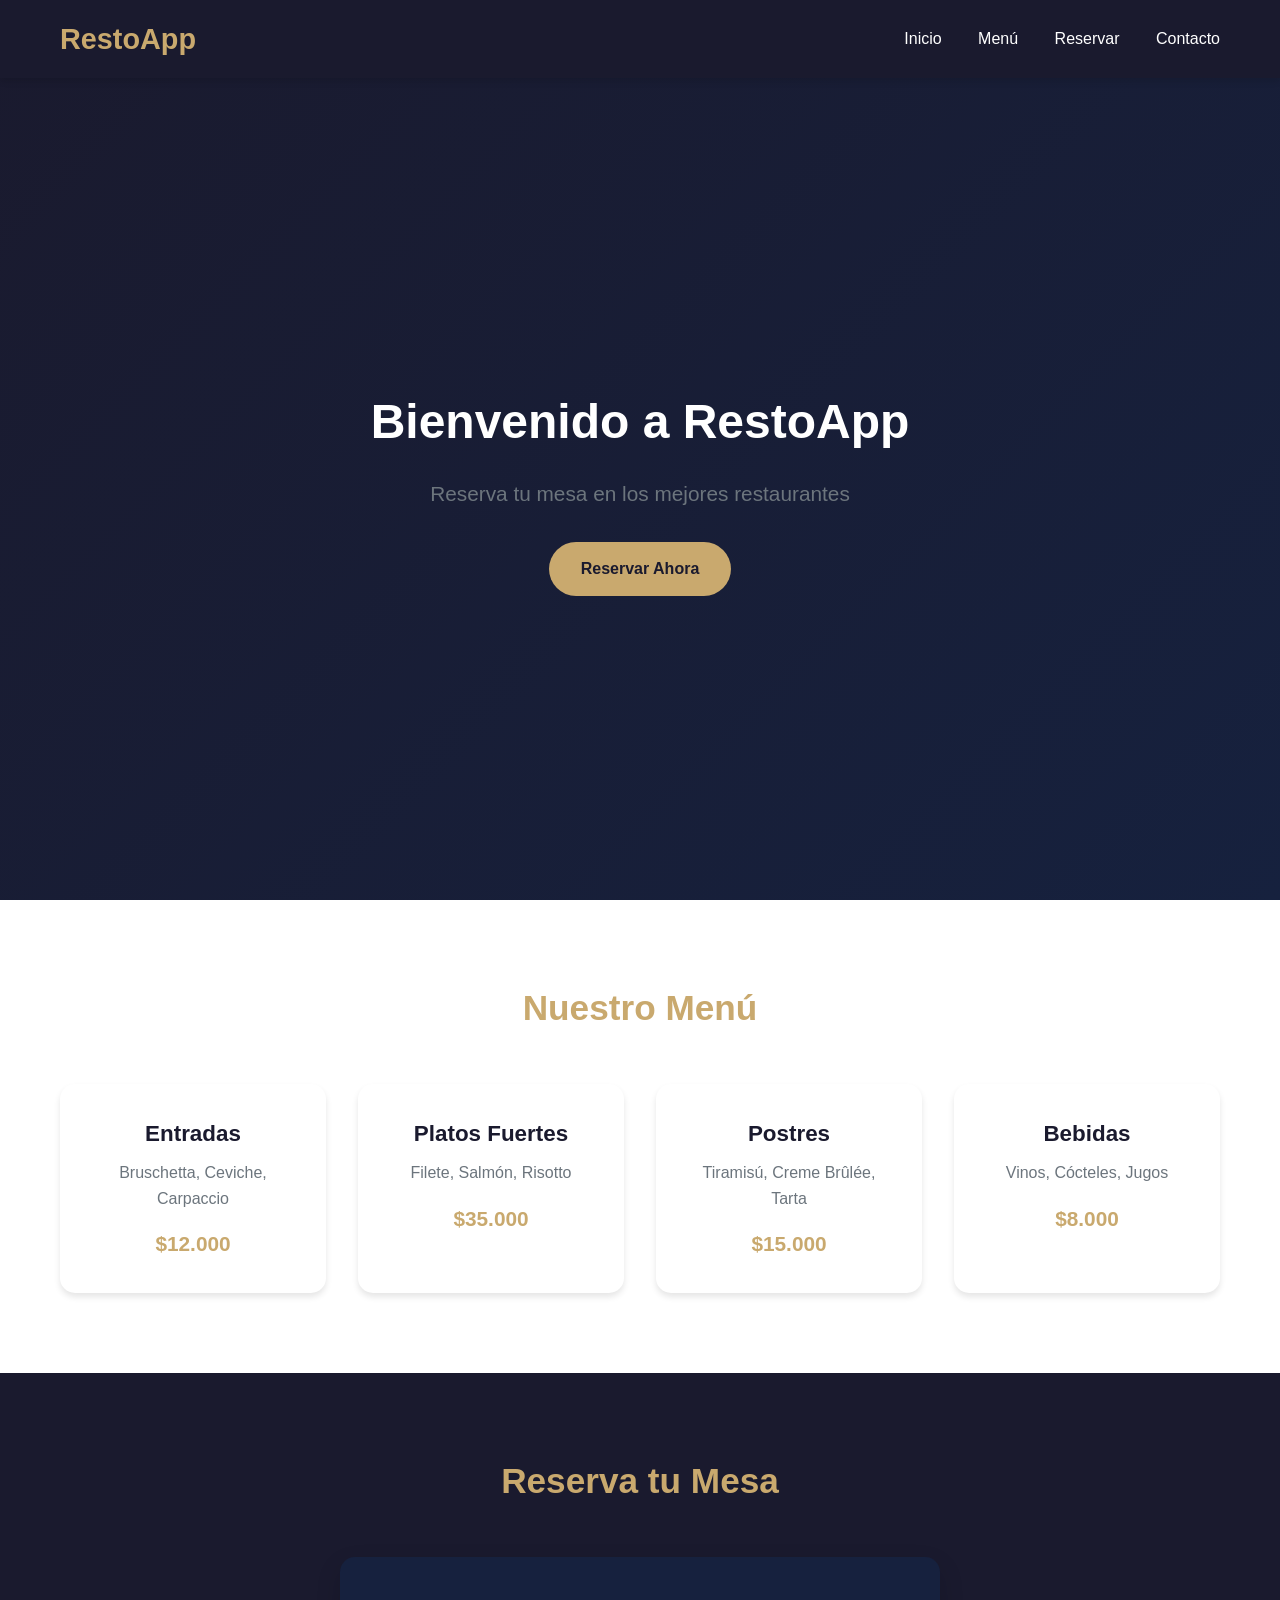
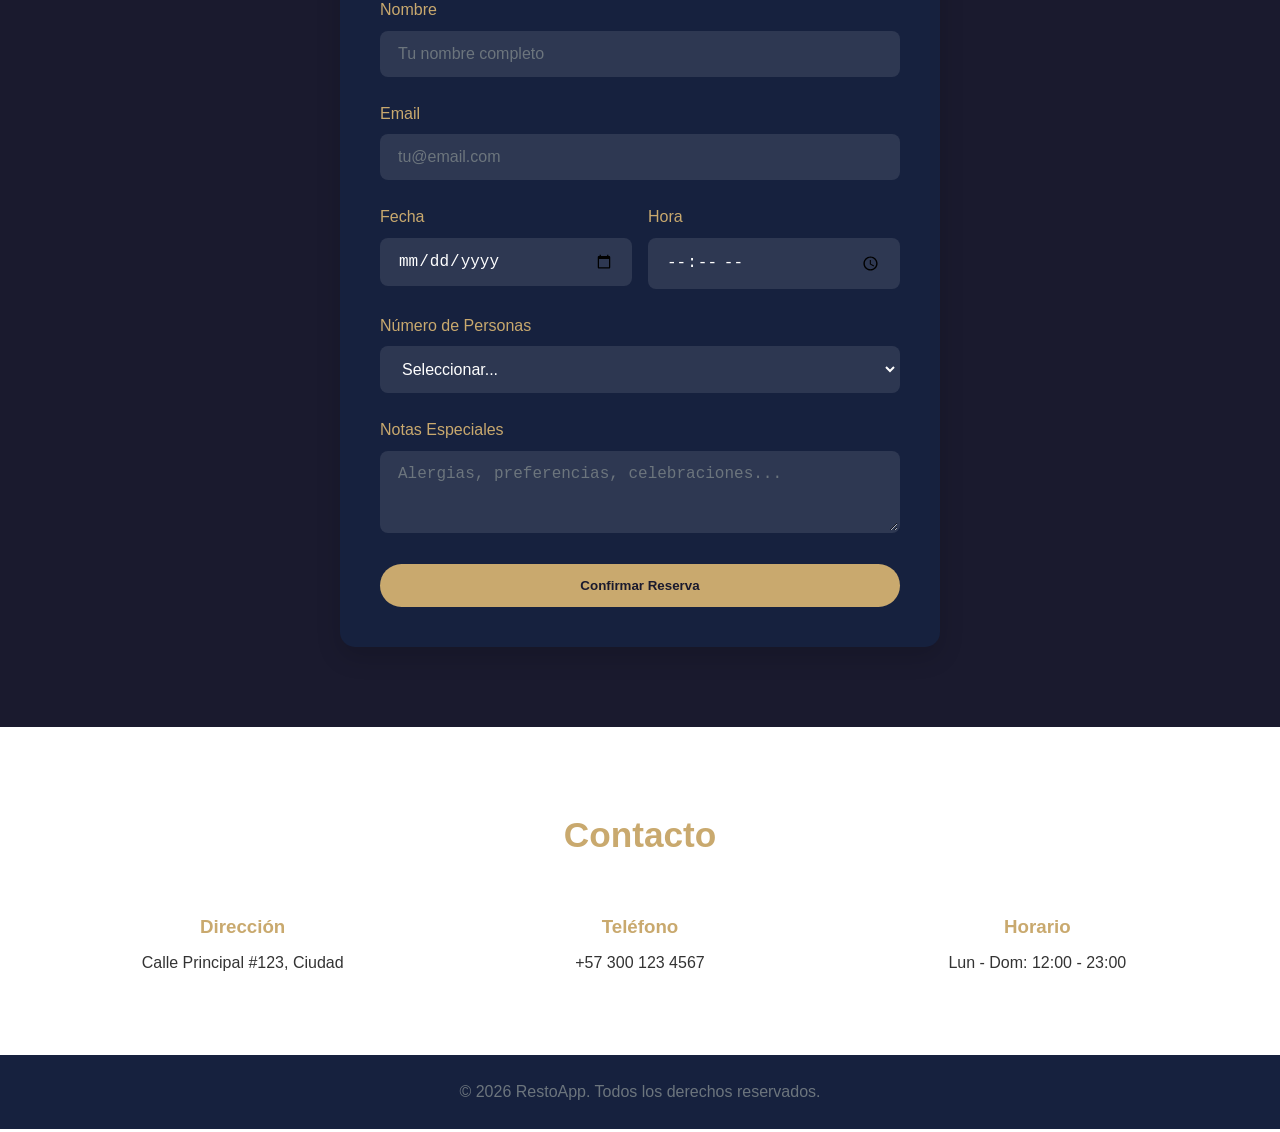
==== index.html @ 4fd32feb "feat: add RestoApp structure with HTML, CSS and JS" ====
<!DOCTYPE html>
<html lang="es">
<head>
    <meta charset="UTF-8">
    <meta name="viewport" content="width=device-width, initial-scale=1.0">
    <title>RestoApp - Reserva de Restaurante</title>
    <link rel="stylesheet" href="styles.css">
</head>
<body>
    <header class="header">
        <div class="container">
            <h1 class="logo">RestoApp</h1>
            <nav class="nav">
                <a href="#inicio">Inicio</a>
                <a href="#menu">Menú</a>
                <a href="#reservar">Reservar</a>
                <a href="#contacto">Contacto</a>
            </nav>
        </div>
    </header>

    <section id="inicio" class="hero">
        <div class="hero-content">
            <h2>Bienvenido a RestoApp</h2>
            <p>Reserva tu mesa en los mejores restaurantes</p>
            <a href="#reservar" class="btn btn-primary">Reservar Ahora</a>
        </div>
    </section>

    <section id="menu" class="section">
        <div class="container">
            <h2 class="section-title">Nuestro Menú</h2>
            <div class="menu-grid">
                <div class="menu-card">
                    <h3>Entradas</h3>
                    <p>Bruschetta, Ceviche, Carpaccio</p>
                    <span class="price">$12.000</span>
                </div>
                <div class="menu-card">
                    <h3>Platos Fuertes</h3>
                    <p>Filete, Salmón, Risotto</p>
                    <span class="price">$35.000</span>
                </div>
                <div class="menu-card">
                    <h3>Postres</h3>
                    <p>Tiramisú, Creme Brûlée, Tarta</p>
                    <span class="price">$15.000</span>
                </div>
                <div class="menu-card">
                    <h3>Bebidas</h3>
                    <p>Vinos, Cócteles, Jugos</p>
                    <span class="price">$8.000</span>
                </div>
            </div>
        </div>
    </section>

    <section id="reservar" class="section section-dark">
        <div class="container">
            <h2 class="section-title">Reserva tu Mesa</h2>
            <form class="reservation-form">
                <div class="form-group">
                    <label for="nombre">Nombre</label>
                    <input type="text" id="nombre" placeholder="Tu nombre completo" required>
                </div>
                <div class="form-group">
                    <label for="email">Email</label>
                    <input type="email" id="email" placeholder="tu@email.com" required>
                </div>
                <div class="form-row">
                    <div class="form-group">
                        <label for="fecha">Fecha</label>
                        <input type="date" id="fecha" required>
                    </div>
                    <div class="form-group">
                        <label for="hora">Hora</label>
                        <input type="time" id="hora" required>
                    </div>
                </div>
                <div class="form-group">
                    <label for="personas">Número de Personas</label>
                    <select id="personas" required>
                        <option value="">Seleccionar...</option>
                        <option value="1">1 persona</option>
                        <option value="2">2 personas</option>
                        <option value="3">3 personas</option>
                        <option value="4">4 personas</option>
                        <option value="5">5 personas</option>
                        <option value="6">6 personas</option>
                        <option value="7">7+ personas</option>
                    </select>
                </div>
                <div class="form-group">
                    <label for="notas">Notas Especiales</label>
                    <textarea id="notas" placeholder="Alergias, preferencias, celebraciones..." rows="3"></textarea>
                </div>
                <button type="submit" class="btn btn-primary btn-full">Confirmar Reserva</button>
            </form>
        </div>
    </section>

    <section id="contacto" class="section">
        <div class="container">
            <h2 class="section-title">Contacto</h2>
            <div class="contact-grid">
                <div class="contact-info">
                    <h3>Dirección</h3>
                    <p>Calle Principal #123, Ciudad</p>
                </div>
                <div class="contact-info">
                    <h3>Teléfono</h3>
                    <p>+57 300 123 4567</p>
                </div>
                <div class="contact-info">
                    <h3>Horario</h3>
                    <p>Lun - Dom: 12:00 - 23:00</p>
                </div>
            </div>
        </div>
    </section>

    <footer class="footer">
        <div class="container">
            <p>&copy; 2026 RestoApp. Todos los derechos reservados.</p>
        </div>
    </footer>

    <script src="script.js"></script>
</body>
</html>
---- styles.css ----
* {
    margin: 0;
    padding: 0;
    box-sizing: border-box;
}

:root {
    --primary: #c9a96e;
    --primary-dark: #b8956a;
    --dark: #1a1a2e;
    --darker: #16213e;
    --light: #f5f5f5;
    --white: #ffffff;
    --gray: #6c757d;
    --shadow: 0 4px 6px rgba(0, 0, 0, 0.1);
    --shadow-lg: 0 10px 25px rgba(0, 0, 0, 0.15);
}

body {
    font-family: 'Segoe UI', Tahoma, Geneva, Verdana, sans-serif;
    line-height: 1.6;
    color: #333;
}

.container {
    max-width: 1200px;
    margin: 0 auto;
    padding: 0 20px;
}

/* Header */
.header {
    background: var(--dark);
    padding: 1rem 0;
    position: fixed;
    width: 100%;
    top: 0;
    z-index: 1000;
    box-shadow: var(--shadow);
}

.header .container {
    display: flex;
    justify-content: space-between;
    align-items: center;
}

.logo {
    color: var(--primary);
    font-size: 1.8rem;
    font-weight: 700;
}

.nav a {
    color: var(--white);
    text-decoration: none;
    margin-left: 2rem;
    transition: color 0.3s ease;
}

.nav a:hover {
    color: var(--primary);
}

/* Hero */
.hero {
    background: linear-gradient(135deg, var(--dark) 0%, var(--darker) 100%);
    min-height: 100vh;
    display: flex;
    align-items: center;
    justify-content: center;
    text-align: center;
    padding-top: 80px;
}

.hero-content h2 {
    font-size: 3rem;
    color: var(--white);
    margin-bottom: 1rem;
}

.hero-content p {
    font-size: 1.3rem;
    color: var(--gray);
    margin-bottom: 2rem;
}

/* Buttons */
.btn {
    display: inline-block;
    padding: 14px 32px;
    border-radius: 30px;
    text-decoration: none;
    font-weight: 600;
    transition: all 0.3s ease;
    cursor: pointer;
    border: none;
}

.btn-primary {
    background: var(--primary);
    color: var(--dark);
}

.btn-primary:hover {
    background: var(--primary-dark);
    transform: translateY(-2px);
    box-shadow: var(--shadow-lg);
}

.btn-full {
    width: 100%;
}

/* Sections */
.section {
    padding: 80px 0;
}

.section-dark {
    background: var(--dark);
    color: var(--white);
}

.section-title {
    text-align: center;
    font-size: 2.2rem;
    margin-bottom: 3rem;
    color: var(--primary);
}

/* Menu Grid */
.menu-grid {
    display: grid;
    grid-template-columns: repeat(auto-fit, minmax(250px, 1fr));
    gap: 2rem;
}

.menu-card {
    background: var(--white);
    padding: 2rem;
    border-radius: 15px;
    box-shadow: var(--shadow);
    text-align: center;
    transition: transform 0.3s ease;
}

.menu-card:hover {
    transform: translateY(-5px);
}

.menu-card h3 {
    color: var(--dark);
    margin-bottom: 0.5rem;
    font-size: 1.4rem;
}

.menu-card p {
    color: var(--gray);
    margin-bottom: 1rem;
}

.price {
    font-size: 1.3rem;
    font-weight: 700;
    color: var(--primary);
}

/* Reservation Form */
.reservation-form {
    max-width: 600px;
    margin: 0 auto;
    background: var(--darker);
    padding: 2.5rem;
    border-radius: 15px;
    box-shadow: var(--shadow-lg);
}

.form-group {
    margin-bottom: 1.5rem;
}

.form-group label {
    display: block;
    margin-bottom: 0.5rem;
    color: var(--primary);
    font-weight: 500;
}

.form-group input,
.form-group select,
.form-group textarea {
    width: 100%;
    padding: 12px 16px;
    border: 2px solid transparent;
    border-radius: 8px;
    font-size: 1rem;
    background: rgba(255, 255, 255, 0.1);
    color: var(--white);
    transition: border-color 0.3s ease;
}

.form-group input:focus,
.form-group select:focus,
.form-group textarea:focus {
    outline: none;
    border-color: var(--primary);
}

.form-group input::placeholder,
.form-group textarea::placeholder {
    color: var(--gray);
}

.form-row {
    display: grid;
    grid-template-columns: 1fr 1fr;
    gap: 1rem;
}

/* Contact Grid */
.contact-grid {
    display: grid;
    grid-template-columns: repeat(auto-fit, minmax(200px, 1fr));
    gap: 2rem;
    text-align: center;
}

.contact-info h3 {
    color: var(--primary);
    margin-bottom: 0.5rem;
}

/* Footer */
.footer {
    background: var(--darker);
    color: var(--gray);
    text-align: center;
    padding: 1.5rem 0;
}

/* Responsive */
@media (max-width: 768px) {
    .header .container {
        flex-direction: column;
        gap: 1rem;
    }

    .nav a {
        margin: 0 0.8rem;
        font-size: 0.9rem;
    }

    .hero-content h2 {
        font-size: 2rem;
    }

    .form-row {
        grid-template-columns: 1fr;
    }
}
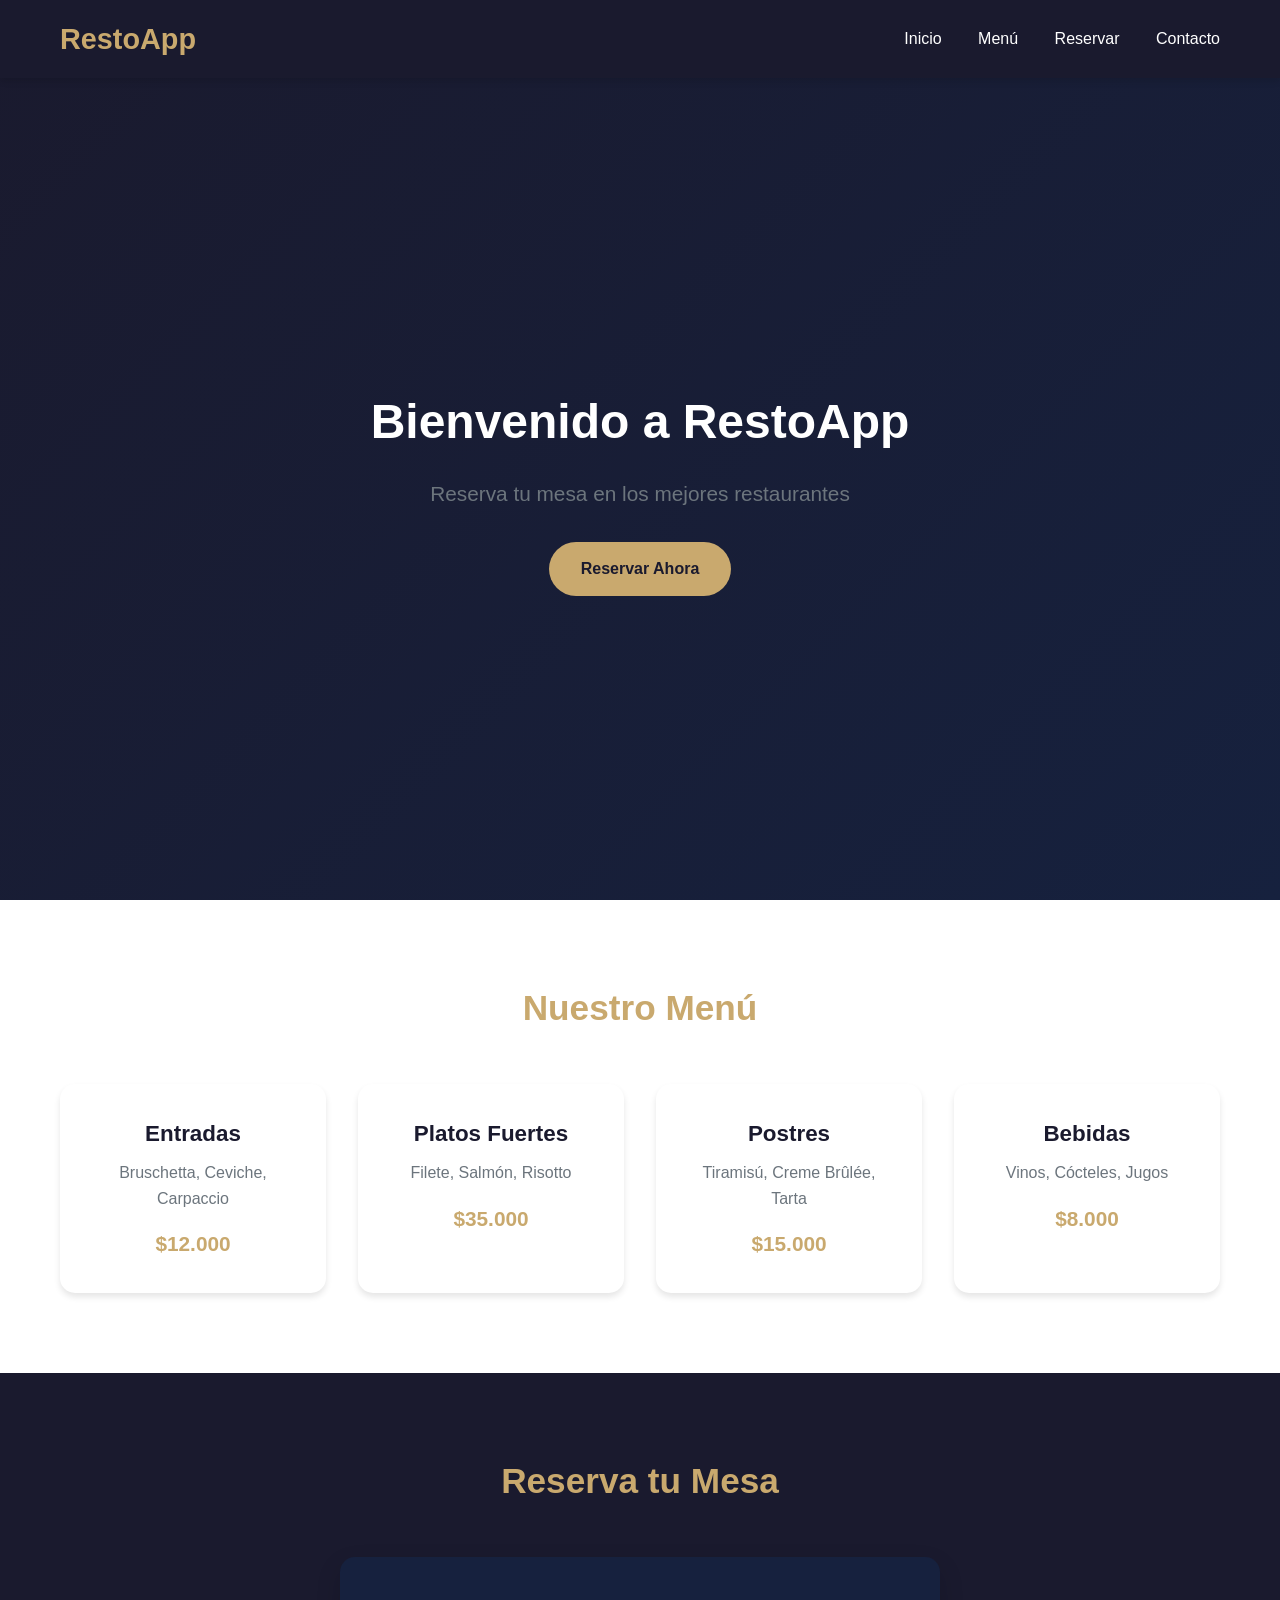
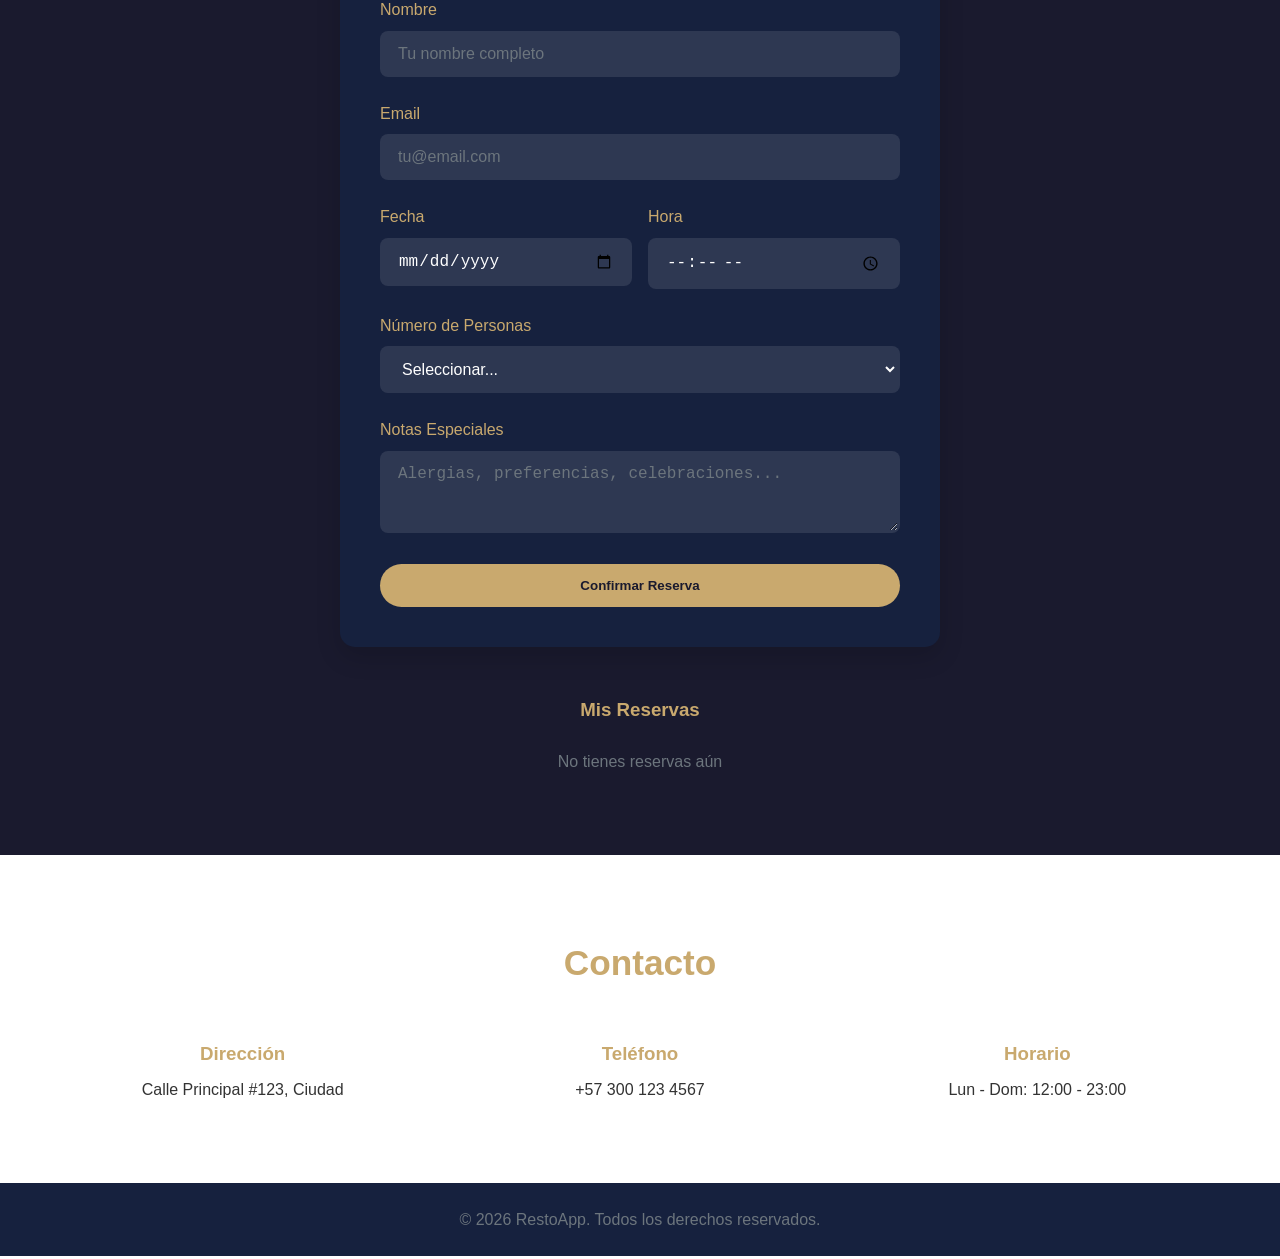
==== commit d6705c58: "feat: add localStorage for reservations" ====
--- a/index.html
+++ b/index.html
@@ -96,6 +96,11 @@
                 </div>
                 <button type="submit" class="btn btn-primary btn-full">Confirmar Reserva</button>
             </form>
+
+            <div class="mis-reservas">
+                <h3>Mis Reservas</h3>
+                <div id="reservas-guardadas"></div>
+            </div>
         </div>
     </section>
 
--- a/styles.css
+++ b/styles.css
@@ -218,6 +218,53 @@
     gap: 1rem;
 }
 
+/* Mis Reservas */
+.mis-reservas {
+    max-width: 600px;
+    margin: 3rem auto 0;
+}
+
+.mis-reservas h3 {
+    color: var(--primary);
+    text-align: center;
+    margin-bottom: 1.5rem;
+}
+
+.reserva-item {
+    background: rgba(255, 255, 255, 0.1);
+    padding: 1rem 1.5rem;
+    border-radius: 10px;
+    margin-bottom: 0.8rem;
+    display: flex;
+    justify-content: space-between;
+    align-items: center;
+    flex-wrap: wrap;
+    gap: 0.5rem;
+}
+
+.reserva-item strong {
+    color: var(--white);
+}
+
+.btn-eliminar {
+    background: #e74c3c;
+    color: white;
+    border: none;
+    padding: 6px 12px;
+    border-radius: 5px;
+    cursor: pointer;
+    transition: background 0.3s;
+}
+
+.btn-eliminar:hover {
+    background: #c0392b;
+}
+
+.no-reservas {
+    text-align: center;
+    color: var(--gray);
+}
+
 /* Contact Grid */
 .contact-grid {
     display: grid;
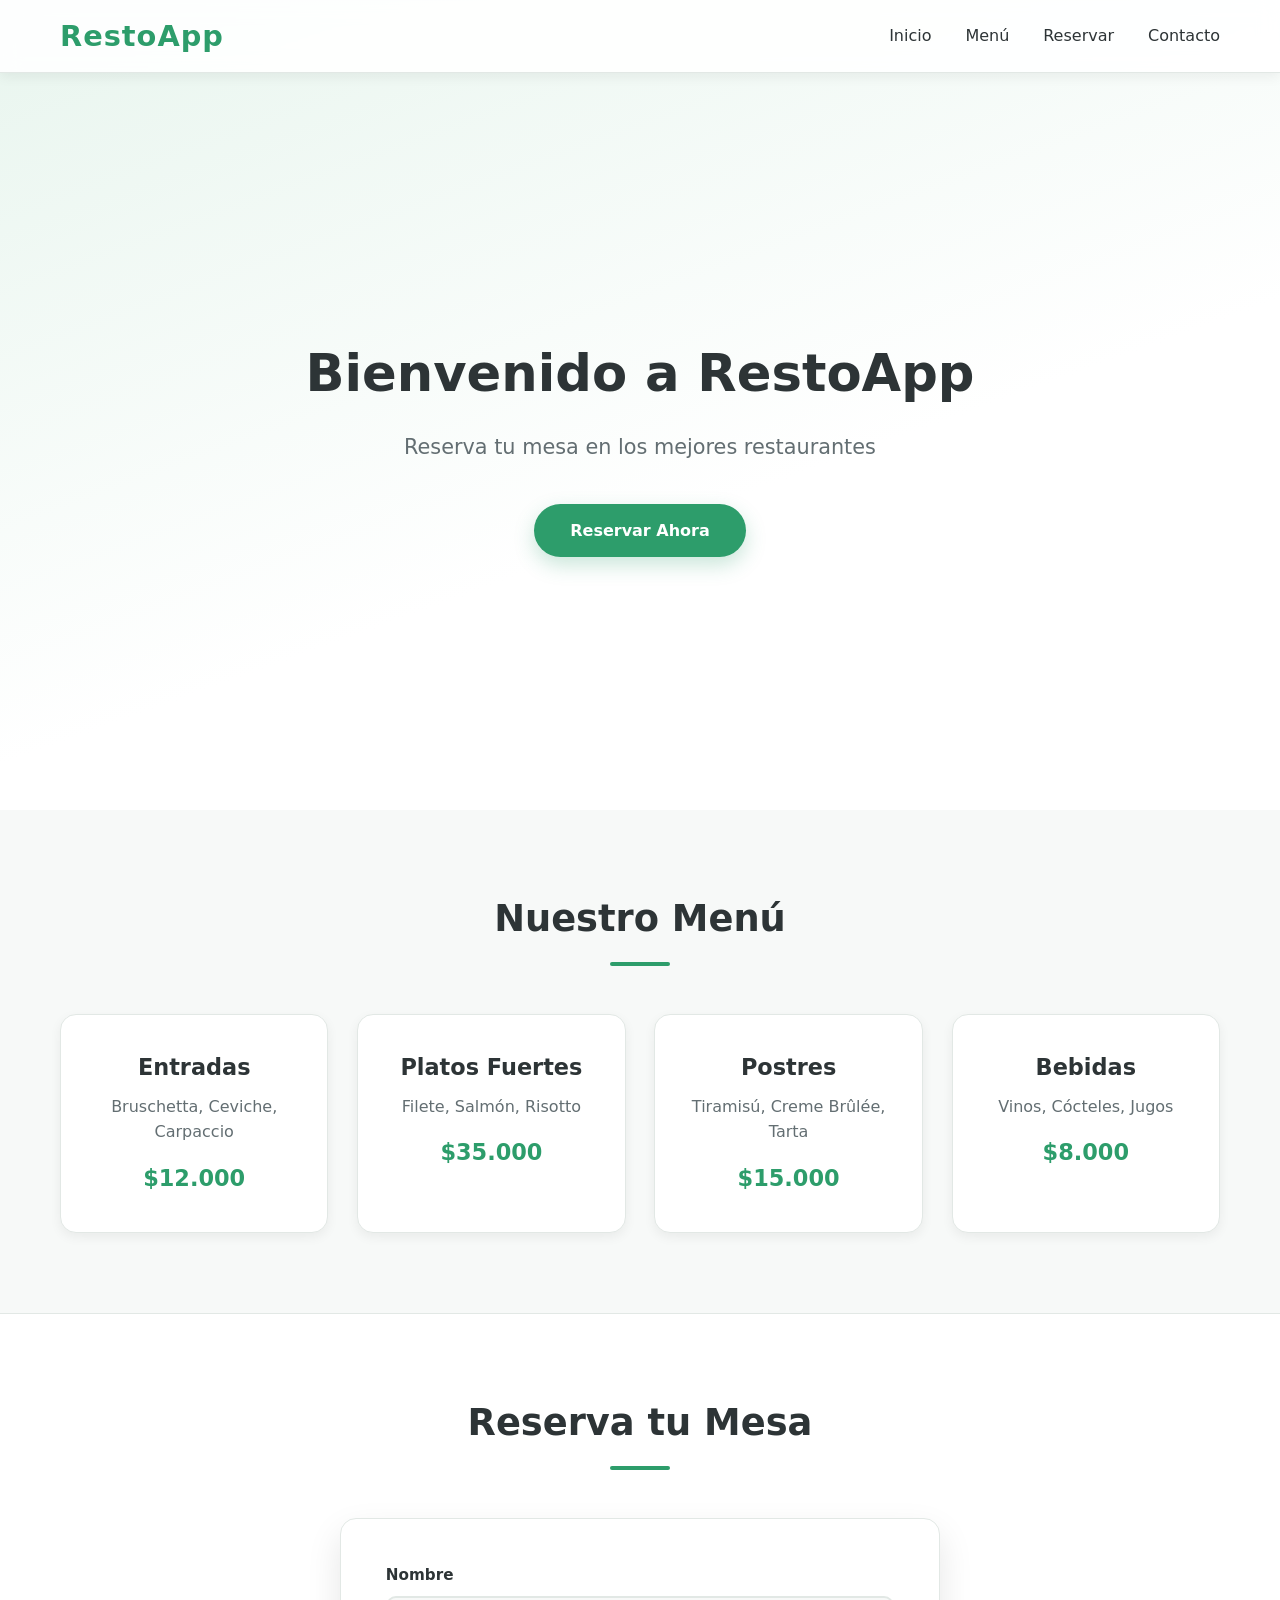
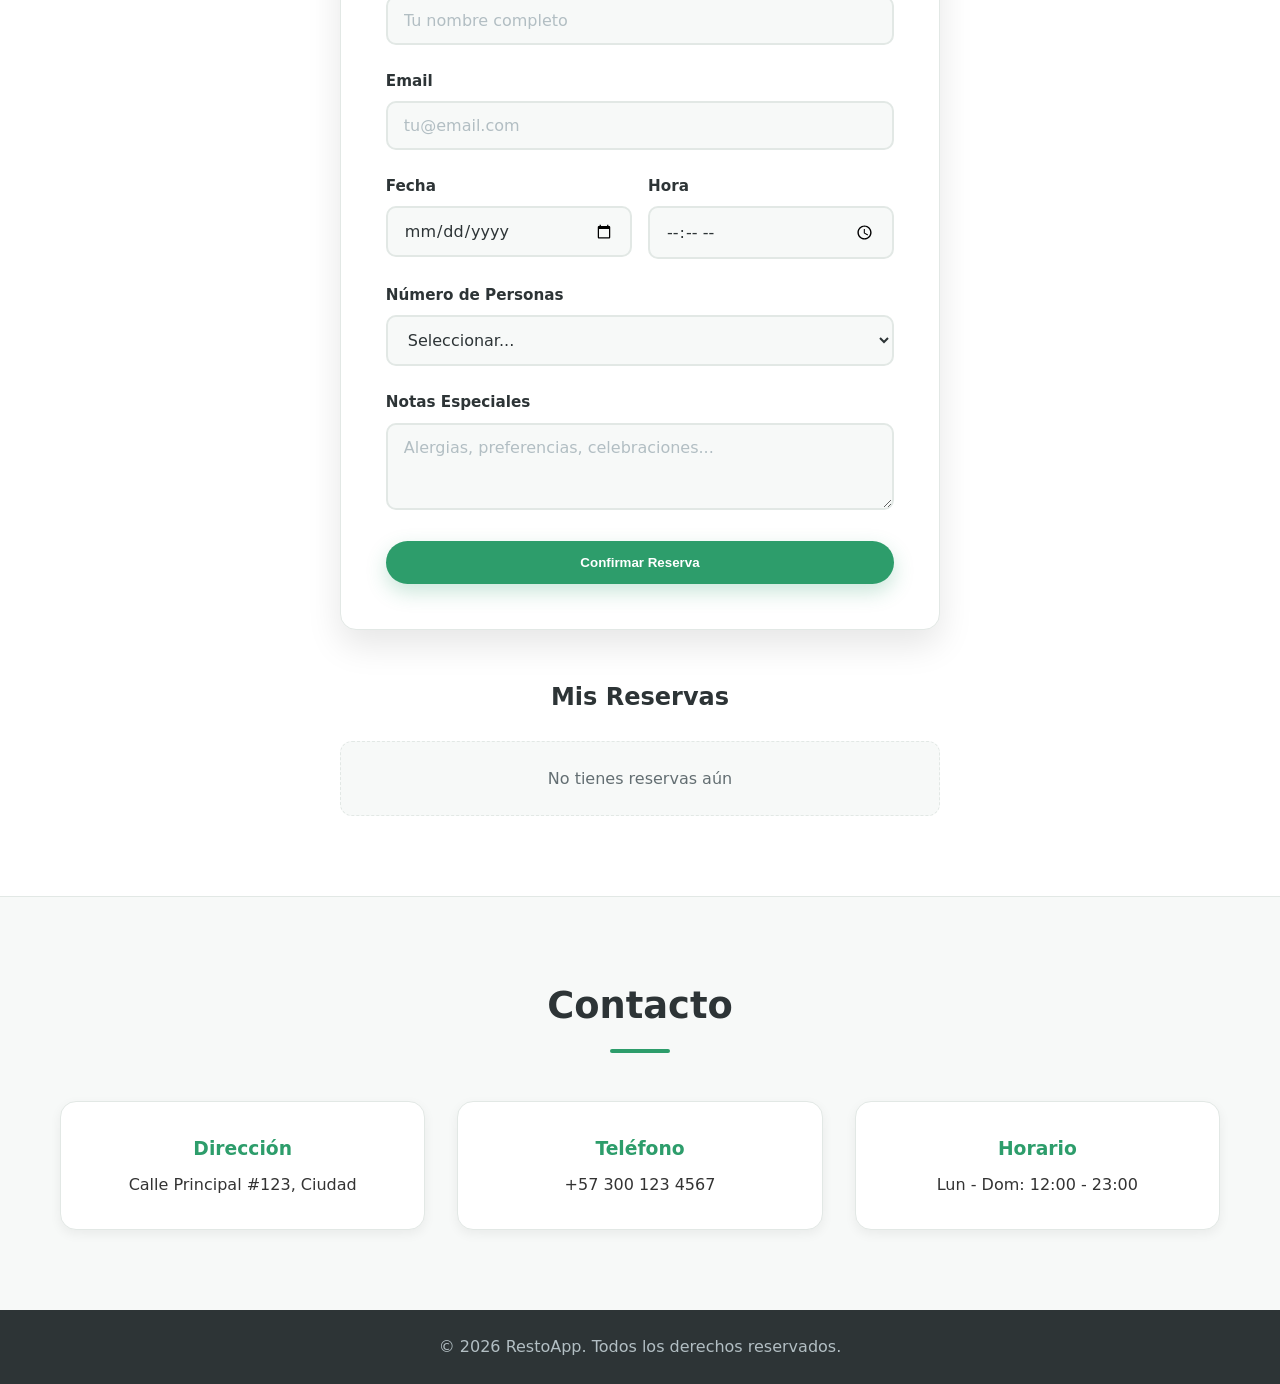
==== commit c9838b80: "refactor: move css into css folder" ====
--- a/index.html
+++ b/index.html
@@ -4,7 +4,7 @@
     <meta charset="UTF-8">
     <meta name="viewport" content="width=device-width, initial-scale=1.0">
     <title>RestoApp - Reserva de Restaurante</title>
-    <link rel="stylesheet" href="styles.css">
+    <link rel="stylesheet" href="css/styles.css">
 </head>
 <body>
     <header class="header">
--- a/css/styles.css
+++ b/css/styles.css
@@ -0,0 +1,378 @@
+* {
+    margin: 0;
+    padding: 0;
+    box-sizing: border-box;
+}
+
+:root {
+    --primary: #2d9d6b;
+    --primary-dark: #21835a;
+    --primary-light: #e8f5ee;
+    --dark: #2d3436;
+    --white: #ffffff;
+    --light: #f7f9f8;
+    --gray: #636e72;
+    --gray-light: #dfe6e9;
+    --border: #e2e8e5;
+    --shadow: 0 4px 12px rgba(0, 0, 0, 0.06);
+    --shadow-lg: 0 15px 35px rgba(0, 0, 0, 0.1);
+    --radius: 16px;
+}
+
+body {
+    font-family: 'Segoe UI', system-ui, -apple-system, sans-serif;
+    line-height: 1.6;
+    color: #333;
+    background: var(--light);
+}
+
+.container {
+    max-width: 1200px;
+    margin: 0 auto;
+    padding: 0 20px;
+}
+
+/* Header */
+.header {
+    background: rgba(255, 255, 255, 0.9);
+    backdrop-filter: blur(10px);
+    padding: 0.8rem 0;
+    position: fixed;
+    width: 100%;
+    top: 0;
+    z-index: 1000;
+    box-shadow: var(--shadow);
+    border-bottom: 1px solid var(--border);
+}
+
+.header .container {
+    display: flex;
+    justify-content: space-between;
+    align-items: center;
+}
+
+.logo {
+    color: var(--primary);
+    font-size: 1.8rem;
+    font-weight: 700;
+    letter-spacing: 1px;
+}
+
+.nav a {
+    color: var(--dark);
+    text-decoration: none;
+    margin-left: 1.8rem;
+    font-weight: 500;
+    transition: color 0.3s ease;
+    position: relative;
+}
+
+.nav a::after {
+    content: '';
+    position: absolute;
+    bottom: -4px;
+    left: 0;
+    width: 0;
+    height: 2px;
+    background: var(--primary);
+    transition: width 0.3s ease;
+}
+
+.nav a:hover {
+    color: var(--primary);
+}
+
+.nav a:hover::after {
+    width: 100%;
+}
+
+/* Hero */
+.hero {
+    background: linear-gradient(160deg, var(--primary-light) 0%, var(--white) 60%);
+    min-height: 90vh;
+    display: flex;
+    align-items: center;
+    justify-content: center;
+    text-align: center;
+    padding-top: 80px;
+    position: relative;
+    overflow: hidden;
+}
+
+.hero-content h2 {
+    font-size: 3.2rem;
+    color: var(--dark);
+    margin-bottom: 1rem;
+    font-weight: 800;
+}
+
+.hero-content p {
+    font-size: 1.3rem;
+    color: var(--gray);
+    margin-bottom: 2.5rem;
+}
+
+/* Buttons */
+.btn {
+    display: inline-block;
+    padding: 14px 36px;
+    border-radius: 50px;
+    text-decoration: none;
+    font-weight: 600;
+    transition: all 0.3s ease;
+    cursor: pointer;
+    border: none;
+}
+
+.btn-primary {
+    background: var(--primary);
+    color: var(--white);
+    box-shadow: 0 8px 20px rgba(45, 157, 107, 0.25);
+}
+
+.btn-primary:hover {
+    background: var(--primary-dark);
+    transform: translateY(-3px);
+    box-shadow: 0 12px 28px rgba(45, 157, 107, 0.35);
+}
+
+.btn-full {
+    width: 100%;
+}
+
+/* Sections */
+.section {
+    padding: 80px 0;
+}
+
+.section-dark {
+    background: var(--white);
+    border-top: 1px solid var(--border);
+    border-bottom: 1px solid var(--border);
+}
+
+.section-title {
+    text-align: center;
+    font-size: 2.3rem;
+    margin-bottom: 3rem;
+    color: var(--dark);
+    font-weight: 800;
+}
+
+.section-title::after {
+    content: '';
+    display: block;
+    width: 60px;
+    height: 4px;
+    background: var(--primary);
+    margin: 0.8rem auto 0;
+    border-radius: 4px;
+}
+
+/* Menu Grid */
+.menu-grid {
+    display: grid;
+    grid-template-columns: repeat(auto-fit, minmax(250px, 1fr));
+    gap: 1.8rem;
+}
+
+.menu-card {
+    background: var(--white);
+    padding: 2.2rem;
+    border-radius: var(--radius);
+    box-shadow: var(--shadow);
+    text-align: center;
+    transition: all 0.35s ease;
+    border: 1px solid var(--border);
+}
+
+.menu-card:hover {
+    transform: translateY(-6px);
+    box-shadow: var(--shadow-lg);
+    border-color: var(--primary-light);
+}
+
+.menu-card h3 {
+    color: var(--dark);
+    margin-bottom: 0.5rem;
+    font-size: 1.4rem;
+}
+
+.menu-card p {
+    color: var(--gray);
+    margin-bottom: 1rem;
+}
+
+.price {
+    font-size: 1.4rem;
+    font-weight: 700;
+    color: var(--primary);
+}
+
+/* Reservation Form */
+.reservation-form {
+    max-width: 600px;
+    margin: 0 auto;
+    background: var(--white);
+    padding: 2.8rem;
+    border-radius: var(--radius);
+    box-shadow: var(--shadow-lg);
+    border: 1px solid var(--border);
+}
+
+.form-group {
+    margin-bottom: 1.5rem;
+}
+
+.form-group label {
+    display: block;
+    margin-bottom: 0.5rem;
+    color: var(--dark);
+    font-weight: 600;
+    font-size: 0.95rem;
+}
+
+.form-group input,
+.form-group select,
+.form-group textarea {
+    width: 100%;
+    padding: 13px 16px;
+    border: 2px solid var(--border);
+    border-radius: 10px;
+    font-size: 1rem;
+    background: var(--light);
+    color: var(--dark);
+    transition: all 0.3s ease;
+    font-family: inherit;
+}
+
+.form-group input:focus,
+.form-group select:focus,
+.form-group textarea:focus {
+    outline: none;
+    border-color: var(--primary);
+    background: var(--white);
+    box-shadow: 0 0 0 4px var(--primary-light);
+}
+
+.form-group input::placeholder,
+.form-group textarea::placeholder {
+    color: #b2bec3;
+}
+
+.form-row {
+    display: grid;
+    grid-template-columns: 1fr 1fr;
+    gap: 1rem;
+}
+
+/* Mis Reservas */
+.mis-reservas {
+    max-width: 600px;
+    margin: 3rem auto 0;
+}
+
+.mis-reservas h3 {
+    color: var(--dark);
+    text-align: center;
+    margin-bottom: 1.5rem;
+    font-size: 1.5rem;
+}
+
+.reserva-item {
+    background: var(--white);
+    border: 1px solid var(--border);
+    padding: 1rem 1.5rem;
+    border-radius: 12px;
+    margin-bottom: 0.8rem;
+    display: flex;
+    justify-content: space-between;
+    align-items: center;
+    flex-wrap: wrap;
+    gap: 0.5rem;
+    box-shadow: var(--shadow);
+    transition: transform 0.2s ease;
+}
+
+.reserva-item:hover {
+    transform: translateX(4px);
+}
+
+.reserva-item strong {
+    color: var(--dark);
+}
+
+.btn-eliminar {
+    background: #ffe0e0;
+    color: #e74c3c;
+    border: none;
+    padding: 7px 14px;
+    border-radius: 8px;
+    cursor: pointer;
+    font-weight: 600;
+    transition: all 0.3s;
+}
+
+.btn-eliminar:hover {
+    background: #e74c3c;
+    color: white;
+}
+
+.no-reservas {
+    text-align: center;
+    color: var(--gray);
+    background: var(--light);
+    padding: 1.5rem;
+    border-radius: 12px;
+    border: 1px dashed var(--border);
+}
+
+/* Contact Grid */
+.contact-grid {
+    display: grid;
+    grid-template-columns: repeat(auto-fit, minmax(200px, 1fr));
+    gap: 2rem;
+    text-align: center;
+}
+
+.contact-info {
+    background: var(--white);
+    padding: 2rem;
+    border-radius: var(--radius);
+    box-shadow: var(--shadow);
+    border: 1px solid var(--border);
+}
+
+.contact-info h3 {
+    color: var(--primary);
+    margin-bottom: 0.5rem;
+}
+
+/* Footer */
+.footer {
+    background: var(--dark);
+    color: #b2bec3;
+    text-align: center;
+    padding: 1.5rem 0;
+}
+
+/* Responsive */
+@media (max-width: 768px) {
+    .header .container {
+        flex-direction: column;
+        gap: 1rem;
+    }
+
+    .nav a {
+        margin: 0 0.8rem;
+        font-size: 0.9rem;
+    }
+
+    .hero-content h2 {
+        font-size: 2.2rem;
+    }
+
+    .form-row {
+        grid-template-columns: 1fr;
+    }
+}
